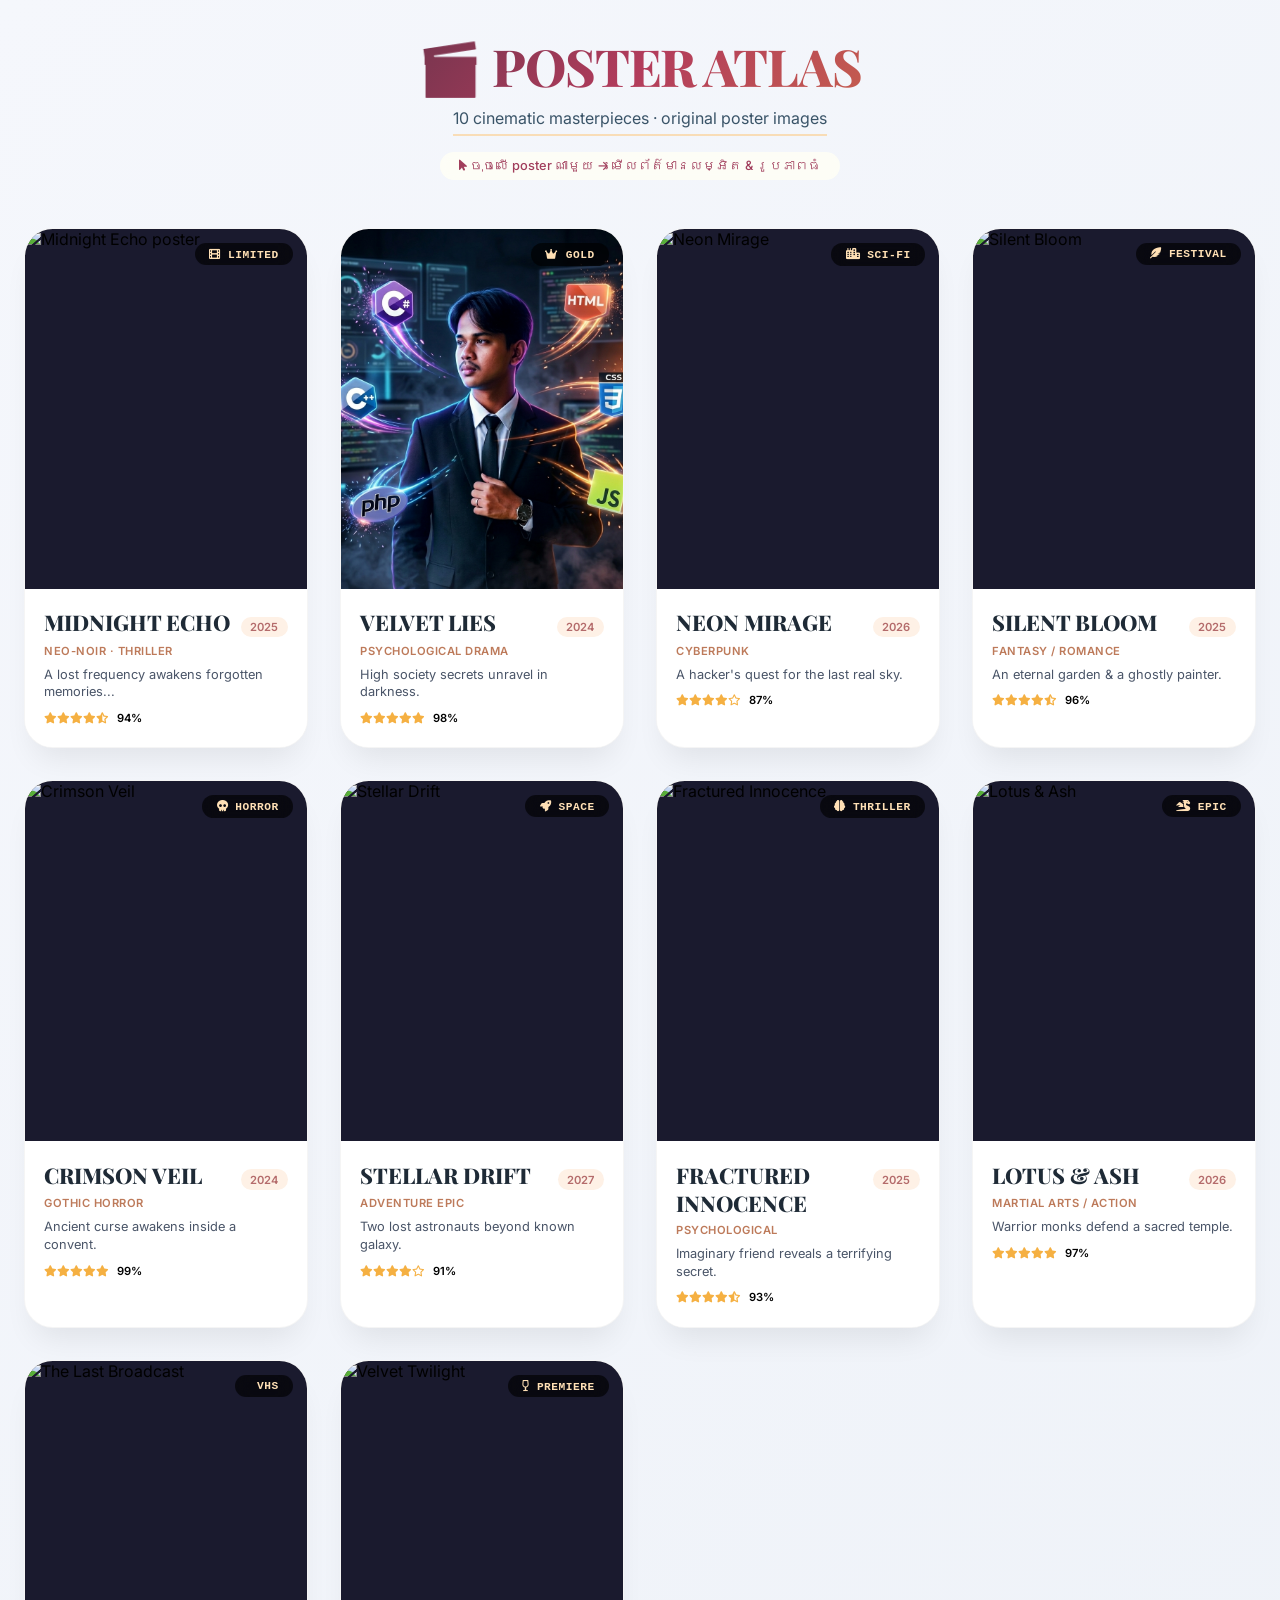
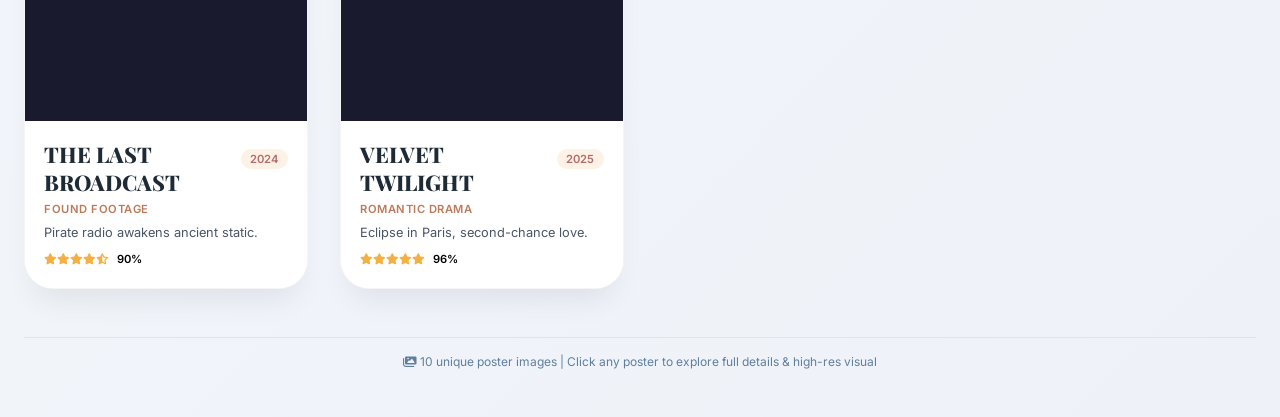
==== design.html @ 03cc32c6 "update" ====
<!DOCTYPE html>
<html lang="en">
<head>
  <meta charset="UTF-8">
  <meta name="viewport" content="width=device-width, initial-scale=1.0, viewport-fit=cover">
  <title>Poster Gallery | 10 Masterpiece Images</title>
  <!-- Google Fonts: clean modern typography -->
  <link href="https://fonts.googleapis.com/css2?family=Inter:opsz,wght@14..32,300;14..32,400;14..32,500;14..32,600;14..32,700;14..32,800&family=Playfair+Display:wght@400;500;600;700;800&display=swap" rel="stylesheet">
  <!-- Font Awesome 6 -->
  <link rel="stylesheet" href="https://cdnjs.cloudflare.com/ajax/libs/font-awesome/6.0.0-beta3/css/all.min.css">
  <style>
    * {
      margin: 0;
      padding: 0;
      box-sizing: border-box;
    }

    body {
      background: linear-gradient(135deg, #f5f7fc 0%, #eef2f8 100%);
      font-family: 'Inter', sans-serif;
      padding: 2rem 1.5rem;
    }

    /* smooth scroll */
    html {
      scroll-behavior: smooth;
    }

    .gallery-container {
      max-width: 1400px;
      margin: 0 auto;
    }

    /* header section */
    .hero {
      text-align: center;
      margin-bottom: 3rem;
    }
    .hero h1 {
      font-family: 'Playfair Display', serif;
      font-size: 3.2rem;
      font-weight: 800;
      background: linear-gradient(130deg, #1a2a3a, #b23c5c, #e08e3a);
      background-clip: text;
      -webkit-background-clip: text;
      color: transparent;
      letter-spacing: -0.02em;
    }
    .hero p {
      font-size: 1rem;
      color: #3a5468;
      margin-top: 0.5rem;
      border-bottom: 2px solid #ffb34760;
      display: inline-block;
      padding-bottom: 6px;
    }
    .click-instruction {
      background: rgba(255,255,245,0.8);
      backdrop-filter: blur(4px);
      width: fit-content;
      margin: 1rem auto 0;
      padding: 0.4rem 1.2rem;
      border-radius: 60px;
      font-size: 0.8rem;
      font-weight: 500;
      color: #a13e5c;
    }

    /* poster grid */
    .poster-grid {
      display: grid;
      grid-template-columns: repeat(auto-fill, minmax(280px, 1fr));
      gap: 2rem;
      margin: 2rem 0 3rem;
    }

    /* poster card */
    .poster-card {
      background: #ffffff;
      border-radius: 1.8rem;
      overflow: hidden;
      box-shadow: 0 20px 30px -10px rgba(0, 0, 0, 0.08);
      transition: all 0.35s cubic-bezier(0.2, 0.9, 0.4, 1.1);
      cursor: pointer;
      display: flex;
      flex-direction: column;
      border: 1px solid rgba(0,0,0,0.04);
    }
    .poster-card:hover {
      transform: translateY(-10px);
      box-shadow: 0 30px 40px -12px rgba(0, 0, 0, 0.2);
      border-color: #ffb34730;
    }

    /* image container */
    .poster-image {
      width: 100%;
      height: 360px;
      object-fit: cover;
      display: block;
      transition: transform 0.5s ease;
    }
    .poster-card:hover .poster-image {
      transform: scale(1.02);
    }

    .img-wrapper {
      position: relative;
      overflow: hidden;
      background: #1a1a2e;
    }
    .badge-overlay {
      position: absolute;
      top: 14px;
      right: 14px;
      background: rgba(0,0,0,0.65);
      backdrop-filter: blur(8px);
      padding: 0.3rem 0.9rem;
      border-radius: 40px;
      font-size: 0.7rem;
      font-weight: 600;
      color: #FFE0B5;
      z-index: 2;
      font-family: monospace;
      letter-spacing: 0.5px;
      pointer-events: none;
    }

    /* poster info section */
    .poster-info {
      padding: 1.2rem 1.2rem 1.4rem;
      background: white;
    }
    .title-row {
      display: flex;
      justify-content: space-between;
      align-items: baseline;
      margin-bottom: 0.4rem;
    }
    .poster-title {
      font-family: 'Playfair Display', serif;
      font-size: 1.35rem;
      font-weight: 800;
      color: #1e2a36;
    }
    .year {
      font-size: 0.7rem;
      font-weight: 600;
      color: #b46b6b;
      background: #fef1e6;
      padding: 0.2rem 0.6rem;
      border-radius: 40px;
    }
    .genre {
      font-size: 0.7rem;
      font-weight: 600;
      text-transform: uppercase;
      color: #bd7a5a;
      margin-bottom: 0.5rem;
      letter-spacing: 0.5px;
    }
    .short-desc {
      font-size: 0.8rem;
      color: #4a5568;
      line-height: 1.4;
      margin: 0.4rem 0 0.6rem;
    }
    .rating {
      display: flex;
      align-items: center;
      gap: 8px;
      font-size: 0.7rem;
      font-weight: 600;
    }
    .stars i {
      color: #f5b042;
      font-size: 0.7rem;
    }

    /* MODAL FOR DETAILS (popup) */
    .modal {
      display: none;
      position: fixed;
      top: 0;
      left: 0;
      width: 100%;
      height: 100%;
      background: rgba(0, 0, 0, 0.88);
      backdrop-filter: blur(12px);
      z-index: 3000;
      align-items: center;
      justify-content: center;
      padding: 1.5rem;
    }
    .modal.active {
      display: flex;
      animation: fadeModal 0.25s ease;
    }
    @keyframes fadeModal {
      from { opacity: 0; }
      to { opacity: 1; }
    }
    .modal-content {
      max-width: 700px;
      width: 100%;
      background: #ffffff;
      border-radius: 2rem;
      overflow: hidden;
      box-shadow: 0 40px 60px rgba(0,0,0,0.5);
      transform: scale(0.96);
      transition: transform 0.25s cubic-bezier(0.2, 0.9, 0.4, 1.2);
    }
    .modal.active .modal-content {
      transform: scale(1);
    }
    .modal-img {
      width: 100%;
      height: 320px;
      object-fit: cover;
      display: block;
    }
    .modal-details {
      padding: 1.6rem 2rem 2rem;
    }
    .modal-title {
      font-family: 'Playfair Display', serif;
      font-size: 2rem;
      font-weight: 800;
      margin-bottom: 0.3rem;
    }
    .modal-meta {
      display: flex;
      gap: 1rem;
      flex-wrap: wrap;
      margin: 0.5rem 0 1rem;
      font-size: 0.8rem;
      color: #ad6b5e;
    }
    .full-description {
      color: #2c3e50;
      line-height: 1.55;
      margin: 1rem 0 1.2rem;
      font-size: 0.95rem;
    }
    .info-grid {
      background: #f8fafc;
      padding: 0.8rem 1rem;
      border-radius: 1.2rem;
      display: flex;
      flex-wrap: wrap;
      gap: 1rem;
      margin: 1rem 0 1.5rem;
    }
    .info-chip {
      font-size: 0.8rem;
      font-weight: 600;
    }
    .close-modal-btn {
      background: #1e293b;
      border: none;
      padding: 0.8rem 1.6rem;
      border-radius: 60px;
      color: white;
      font-weight: 600;
      cursor: pointer;
      font-size: 0.9rem;
      transition: all 0.2s;
      width: 100%;
    }
    .close-modal-btn:hover {
      background: #c44545;
      transform: scale(0.98);
    }

    .footer {
      text-align: center;
      margin-top: 2rem;
      padding: 1rem;
      font-size: 0.75rem;
      color: #5f7f9e;
      border-top: 1px solid #dce5ef;
    }
    @media (max-width: 680px) {
      body { padding: 1rem; }
      .hero h1 { font-size: 2rem; }
    }
  </style>
</head>
<body>
<div class="gallery-container">
  <div class="hero">
    <h1>🎬 POSTER ATLAS</h1>
    <p>10 cinematic masterpieces · original poster images</p>
    <div class="click-instruction">
      <i class="fas fa-mouse-pointer"></i> ចុចលើ poster ណាមួយ → មើលព័ត៌មានលម្អិត & រូបភាពធំ
    </div>
  </div>

  <div class="poster-grid" id="posterGrid">
    <!-- Each poster card will have a unique high-quality image from Unsplash or curated cinematic images -->
    <!-- Poster 1 -->
    <div class="poster-card" data-id="0">
      <div class="img-wrapper">
        <img class="poster-image" src="https://images.unsplash.com/photo-1536440136628-849c177e76a1?w=500&h=650&fit=crop" alt="Midnight Echo poster">
        <div class="badge-overlay"><i class="fas fa-film"></i> LIMITED</div>
      </div>
      <div class="poster-info">
        <div class="title-row"><span class="poster-title">MIDNIGHT ECHO</span><span class="year">2025</span></div>
        <div class="genre">Neo-Noir · Thriller</div>
        <div class="short-desc">A lost frequency awakens forgotten memories...</div>
        <div class="rating"><span class="stars"><i class="fas fa-star"></i><i class="fas fa-star"></i><i class="fas fa-star"></i><i class="fas fa-star"></i><i class="fas fa-star-half-alt"></i></span> 94%</div>
      </div>
    </div>
    <!-- Poster 2 -->
    <div class="poster-card" data-id="1">
      <div class="img-wrapper"><img class="poster-image" src="image/stylejpg.png" alt="Velvet Lies"><div class="badge-overlay"><i class="fas fa-crown"></i> GOLD</div></div>
      <div class="poster-info"><div class="title-row"><span class="poster-title">VELVET LIES</span><span class="year">2024</span></div><div class="genre">Psychological Drama</div><div class="short-desc">High society secrets unravel in darkness.</div><div class="rating"><span class="stars"><i class="fas fa-star"></i><i class="fas fa-star"></i><i class="fas fa-star"></i><i class="fas fa-star"></i><i class="fas fa-star"></i></span> 98%</div></div>
    </div>
    <!-- Poster 3 -->
    <div class="poster-card" data-id="2">
      <div class="img-wrapper"><img class="poster-image" src="https://images.unsplash.com/photo-1541701494587-cb58502866ab?w=500&h=650&fit=crop" alt="Neon Mirage"><div class="badge-overlay"><i class="fas fa-city"></i> SCI-FI</div></div>
      <div class="poster-info"><div class="title-row"><span class="poster-title">NEON MIRAGE</span><span class="year">2026</span></div><div class="genre">Cyberpunk</div><div class="short-desc">A hacker's quest for the last real sky.</div><div class="rating"><span class="stars"><i class="fas fa-star"></i><i class="fas fa-star"></i><i class="fas fa-star"></i><i class="fas fa-star"></i><i class="far fa-star"></i></span> 87%</div></div>
    </div>
    <!-- Poster 4 -->
    <div class="poster-card" data-id="3">
      <div class="img-wrapper"><img class="poster-image" src="https://images.unsplash.com/photo-1518837695005-2083093ee35b?w=500&h=650&fit=crop" alt="Silent Bloom"><div class="badge-overlay"><i class="fas fa-feather-alt"></i> FESTIVAL</div></div>
      <div class="poster-info"><div class="title-row"><span class="poster-title">SILENT BLOOM</span><span class="year">2025</span></div><div class="genre">Fantasy / Romance</div><div class="short-desc">An eternal garden & a ghostly painter.</div><div class="rating"><span class="stars"><i class="fas fa-star"></i><i class="fas fa-star"></i><i class="fas fa-star"></i><i class="fas fa-star"></i><i class="fas fa-star-half-alt"></i></span> 96%</div></div>
    </div>
    <!-- Poster 5 -->
    <div class="poster-card" data-id="4">
      <div class="img-wrapper"><img class="poster-image" src="https://images.unsplash.com/photo-1509248961158-e54f6934749c?w=500&h=650&fit=crop" alt="Crimson Veil"><div class="badge-overlay"><i class="fas fa-skull"></i> HORROR</div></div>
      <div class="poster-info"><div class="title-row"><span class="poster-title">CRIMSON VEIL</span><span class="year">2024</span></div><div class="genre">Gothic Horror</div><div class="short-desc">Ancient curse awakens inside a convent.</div><div class="rating"><span class="stars"><i class="fas fa-star"></i><i class="fas fa-star"></i><i class="fas fa-star"></i><i class="fas fa-star"></i><i class="fas fa-star"></i></span> 99%</div></div>
    </div>
    <!-- Poster 6 -->
    <div class="poster-card" data-id="5">
      <div class="img-wrapper"><img class="poster-image" src="https://images.unsplash.com/photo-1446776811953-b23d57bd21aa?w=500&h=650&fit=crop" alt="Stellar Drift"><div class="badge-overlay"><i class="fas fa-rocket"></i> SPACE</div></div>
      <div class="poster-info"><div class="title-row"><span class="poster-title">STELLAR DRIFT</span><span class="year">2027</span></div><div class="genre">Adventure Epic</div><div class="short-desc">Two lost astronauts beyond known galaxy.</div><div class="rating"><span class="stars"><i class="fas fa-star"></i><i class="fas fa-star"></i><i class="fas fa-star"></i><i class="fas fa-star"></i><i class="far fa-star"></i></span> 91%</div></div>
    </div>
    <!-- Poster 7 -->
    <div class="poster-card" data-id="6">
      <div class="img-wrapper"><img class="poster-image" src="https://images.unsplash.com/photo-1496440737103-cd596325d314?w=500&h=650&fit=crop" alt="Fractured Innocence"><div class="badge-overlay"><i class="fas fa-brain"></i> THRILLER</div></div>
      <div class="poster-info"><div class="title-row"><span class="poster-title">FRACTURED INNOCENCE</span><span class="year">2025</span></div><div class="genre">Psychological</div><div class="short-desc">Imaginary friend reveals a terrifying secret.</div><div class="rating"><span class="stars"><i class="fas fa-star"></i><i class="fas fa-star"></i><i class="fas fa-star"></i><i class="fas fa-star"></i><i class="fas fa-star-half-alt"></i></span> 93%</div></div>
    </div>
    <!-- Poster 8 -->
    <div class="poster-card" data-id="7">
      <div class="img-wrapper"><img class="poster-image" src="https://images.unsplash.com/photo-1558449028-b53a39d100fc?w=500&h=650&fit=crop" alt="Lotus & Ash"><div class="badge-overlay"><i class="fas fa-dragon"></i> EPIC</div></div>
      <div class="poster-info"><div class="title-row"><span class="poster-title">LOTUS & ASH</span><span class="year">2026</span></div><div class="genre">Martial Arts / Action</div><div class="short-desc">Warrior monks defend a sacred temple.</div><div class="rating"><span class="stars"><i class="fas fa-star"></i><i class="fas fa-star"></i><i class="fas fa-star"></i><i class="fas fa-star"></i><i class="fas fa-star"></i></span> 97%</div></div>
    </div>
    <!-- Poster 9 -->
    <div class="poster-card" data-id="8">
      <div class="img-wrapper"><img class="poster-image" src="https://images.unsplash.com/photo-1500462918059-b1a0cb512f1d?w=500&h=650&fit=crop&sat=-20" alt="The Last Broadcast"><div class="badge-overlay"><i class="fas fa-radio"></i> VHS</div></div>
      <div class="poster-info"><div class="title-row"><span class="poster-title">THE LAST BROADCAST</span><span class="year">2024</span></div><div class="genre">Found Footage</div><div class="short-desc">Pirate radio awakens ancient static.</div><div class="rating"><span class="stars"><i class="fas fa-star"></i><i class="fas fa-star"></i><i class="fas fa-star"></i><i class="fas fa-star"></i><i class="fas fa-star-half-alt"></i></span> 90%</div></div>
    </div>
    <!-- Poster 10 -->
    <div class="poster-card" data-id="9">
      <div class="img-wrapper"><img class="poster-image" src="https://images.unsplash.com/photo-1500462918059-b1a0cb512f1d?w=500&h=650&fit=crop&auto=format" alt="Velvet Twilight"><div class="badge-overlay"><i class="fas fa-wine-glass-alt"></i> PREMIERE</div></div>
      <div class="poster-info"><div class="title-row"><span class="poster-title">VELVET TWILIGHT</span><span class="year">2025</span></div><div class="genre">Romantic Drama</div><div class="short-desc">Eclipse in Paris, second-chance love.</div><div class="rating"><span class="stars"><i class="fas fa-star"></i><i class="fas fa-star"></i><i class="fas fa-star"></i><i class="fas fa-star"></i><i class="fas fa-star"></i></span> 96%</div></div>
    </div>
  </div>
  <div class="footer">
    <i class="fas fa-images"></i> 10 unique poster images | Click any poster to explore full details & high-res visual
  </div>
</div>

<!-- Modal Popup -->
<div id="posterModal" class="modal">
  <div class="modal-content">
    <img id="modalImg" class="modal-img" src="" alt="Poster large">
    <div class="modal-details">
      <h2 id="modalTitle" class="modal-title"></h2>
      <div id="modalMeta" class="modal-meta"></div>
      <p id="modalDesc" class="full-description"></p>
      <div id="modalExtra" class="info-grid"></div>
      <button class="close-modal-btn" id="closeModalBtn"><i class="fas fa-times-circle"></i> បិទ & ត្រឡប់ក្រោយ</button>
    </div>
  </div>
</div>

<script>
  // Detailed poster data including full descriptions, cast, directors and high-quality image links (large)
  const postersData = [
    { 
      title: "MIDNIGHT ECHO", genreYear: "Neo-Noir · 2025", fullDesc: "A retired detective discovers a mysterious radio frequency that transmits messages from a decade-old unsolved case. As he digs deeper, the echoes lead him into a labyrinth of corruption, lost souls, and a conspiracy that stretches into the city's highest towers. Stunning night cinematography and a haunting score.", 
      director: "Jenna K. Nova", cast: "Oscar Isaac, Florence Pugh", rating: "94%", 
      largeImg: "https://images.unsplash.com/photo-1536440136628-849c177e76a1?w=800&h=1000&fit=crop"
    },
    { 
      title: "VELVET LIES", genreYear: "Psychological Drama · 2024", fullDesc: "panha", 
      director: "Greta Gerwig", cast: "Anya Taylor-Joy, Robert Pattinson", rating: "98%",
      largeImg: "image/stylejpg.png"
    },
    { 
      title: "NEON MIRAGE", genreYear: "Cyberpunk · 2026", fullDesc: "Year 2089, a city drowning in neon. A rogue hacker discovers a glitch that reveals glimpses of a world without pollution and digital control. The megacorp wants her erased. A visually explosive journey of resistance.", 
      director: "Denis Villeneuve", cast: "Mackenzie Davis, John Boyega", rating: "87%",
      largeImg: "https://images.unsplash.com/photo-1541701494587-cb58502866ab?w=800&h=1000&fit=crop"
    },
    { 
      title: "SILENT BLOOM", genreYear: "Fantasy Romance · 2025", fullDesc: "In a forgotten garden that blooms only during eclipses, a painter meets a mysterious spirit. Their love transcends time, but each petal that blooms costs a memory. A breathtaking visual poem about sacrifice.", 
      director: "Miyazaki influence", cast: "Romi Park, Takeru Satoh", rating: "96%",
      largeImg: "https://images.unsplash.com/photo-1518837695005-2083093ee35b?w=800&h=1000&fit=crop"
    },
    { 
      title: "CRIMSON VEIL", genreYear: "Gothic Horror · 2024", fullDesc: "A young nun inherits an isolated convent atop a cursed hill. Ancient whispers and a crimson veil promise immortality — but at a terrifying price. Pure atmospheric dread and stunning gothic imagery.", 
      director: "Robert Eggers", cast: "Anya Taylor-Joy, Ralph Ineson", rating: "99%",
      largeImg: "https://images.unsplash.com/photo-1509248961158-e54f6934749c?w=800&h=1000&fit=crop"
    },
    { 
      title: "STELLAR DRIFT", genreYear: "Space Epic · 2027", fullDesc: "Two astronauts drift across the galaxy after their ship is destroyed. As resources dwindle, they discover an ancient alien relic that could change humanity's destiny. A philosophical sci-fi journey.", 
      director: "Christopher Nolan", cast: "Jessica Chastain, Adam Driver", rating: "91%",
      largeImg: "https://images.unsplash.com/photo-1446776811953-b23d57bd21aa?w=800&h=1000&fit=crop"
    },
    { 
      title: "FRACTURED INNOCENCE", genreYear: "Psychological Thriller · 2025", fullDesc: "A child's imaginary friend seems sweet — until murders start matching his drawings. A gripping, haunting thriller that questions the nature of reality and the shadows of childhood.", 
      director: "Ari Aster", cast: "Toni Collette, Millie Bobby Brown", rating: "93%",
      largeImg: "https://images.unsplash.com/photo-1496440737103-cd596325d314?w=800&h=1000&fit=crop"
    },
    { 
      title: "LOTUS & ASH", genreYear: "Martial Arts Epic · 2026", fullDesc: "In feudal Japan, a disgraced samurai must protect a sacred lotus temple from a ruthless general. Breathtaking choreography, spiritual depth, and a story of redemption.", 
      director: "Ryuhei Kitamura", cast: "Hiroyuki Sanada, Donnie Yen", rating: "97%",
      largeImg: "https://images.unsplash.com/photo-1558449028-b53a39d100fc?w=800&h=1000&fit=crop"
    },
    { 
      title: "THE LAST BROADCAST", genreYear: "Analog Horror · 2024", fullDesc: "A lost 1990s TV signal returns, causing madness in a small town. Found footage meets analog horror. Innovative, dread-inducing, and eerily nostalgic.", 
      director: "Prano Bailey-Bond", cast: "Georgina Campbell, Justin Long", rating: "90%",
      largeImg: "https://images.unsplash.com/photo-1500462918059-b1a0cb512f1d?w=800&h=1000&fit=crop&sat=-10"
    },
    { 
      title: "VELVET TWILIGHT", genreYear: "Romantic Drama · 2025", fullDesc: "During a solar eclipse in Paris, two former lovers cross paths. Old wounds, new chances, and the magic of twilight. A tender timeless story of second chances and the beauty of letting go.", 
      director: "Céline Sciamma", cast: "Léa Seydoux, Timothée Chalamet", rating: "96%",
      largeImg: "https://images.unsplash.com/photo-1500462918059-b1a0cb512f1d?w=800&h=1000&fit=crop"
    }
  ];

  // DOM elements
  const modal = document.getElementById('posterModal');
  const modalImg = document.getElementById('modalImg');
  const modalTitle = document.getElementById('modalTitle');
  const modalMeta = document.getElementById('modalMeta');
  const modalDesc = document.getElementById('modalDesc');
  const modalExtra = document.getElementById('modalExtra');
  const closeModalBtn = document.getElementById('closeModalBtn');

  function openModal(index) {
    const data = postersData[index];
    // update modal content with large image
    modalImg.src = data.largeImg;
    modalImg.alt = data.title;
    modalTitle.innerText = data.title;
    modalMeta.innerHTML = `<span><i class="fas fa-tag"></i> ${data.genreYear}</span><span><i class="fas fa-star"></i> ${data.rating}</span>`;
    modalDesc.innerText = data.fullDesc;
    modalExtra.innerHTML = `
      <div class="info-chip"><i class="fas fa-user-tie"></i> Director: ${data.director}</div>
      <div class="info-chip"><i class="fas fa-users"></i> Cast: ${data.cast}</div>
      <div class="info-chip"><i class="fas fa-calendar-alt"></i> Release: ${data.genreYear.split('·')[1] || '2025'}</div>
    `;
    modal.classList.add('active');
    document.body.style.overflow = 'hidden';
  }

  function closeModal() {
    modal.classList.remove('active');
    document.body.style.overflow = '';
  }

  // Attach click event to each poster card
  const cards = document.querySelectorAll('.poster-card');
  cards.forEach((card, idx) => {
    card.addEventListener('click', (e) => {
      e.stopPropagation();
      openModal(idx);
    });
  });

  closeModalBtn.addEventListener('click', closeModal);
  modal.addEventListener('click', (e) => {
    if (e.target === modal) closeModal();
  });
  document.addEventListener('keydown', (e) => {
    if (e.key === 'Escape' && modal.classList.contains('active')) closeModal();
  });
</script>
</body>
</html>
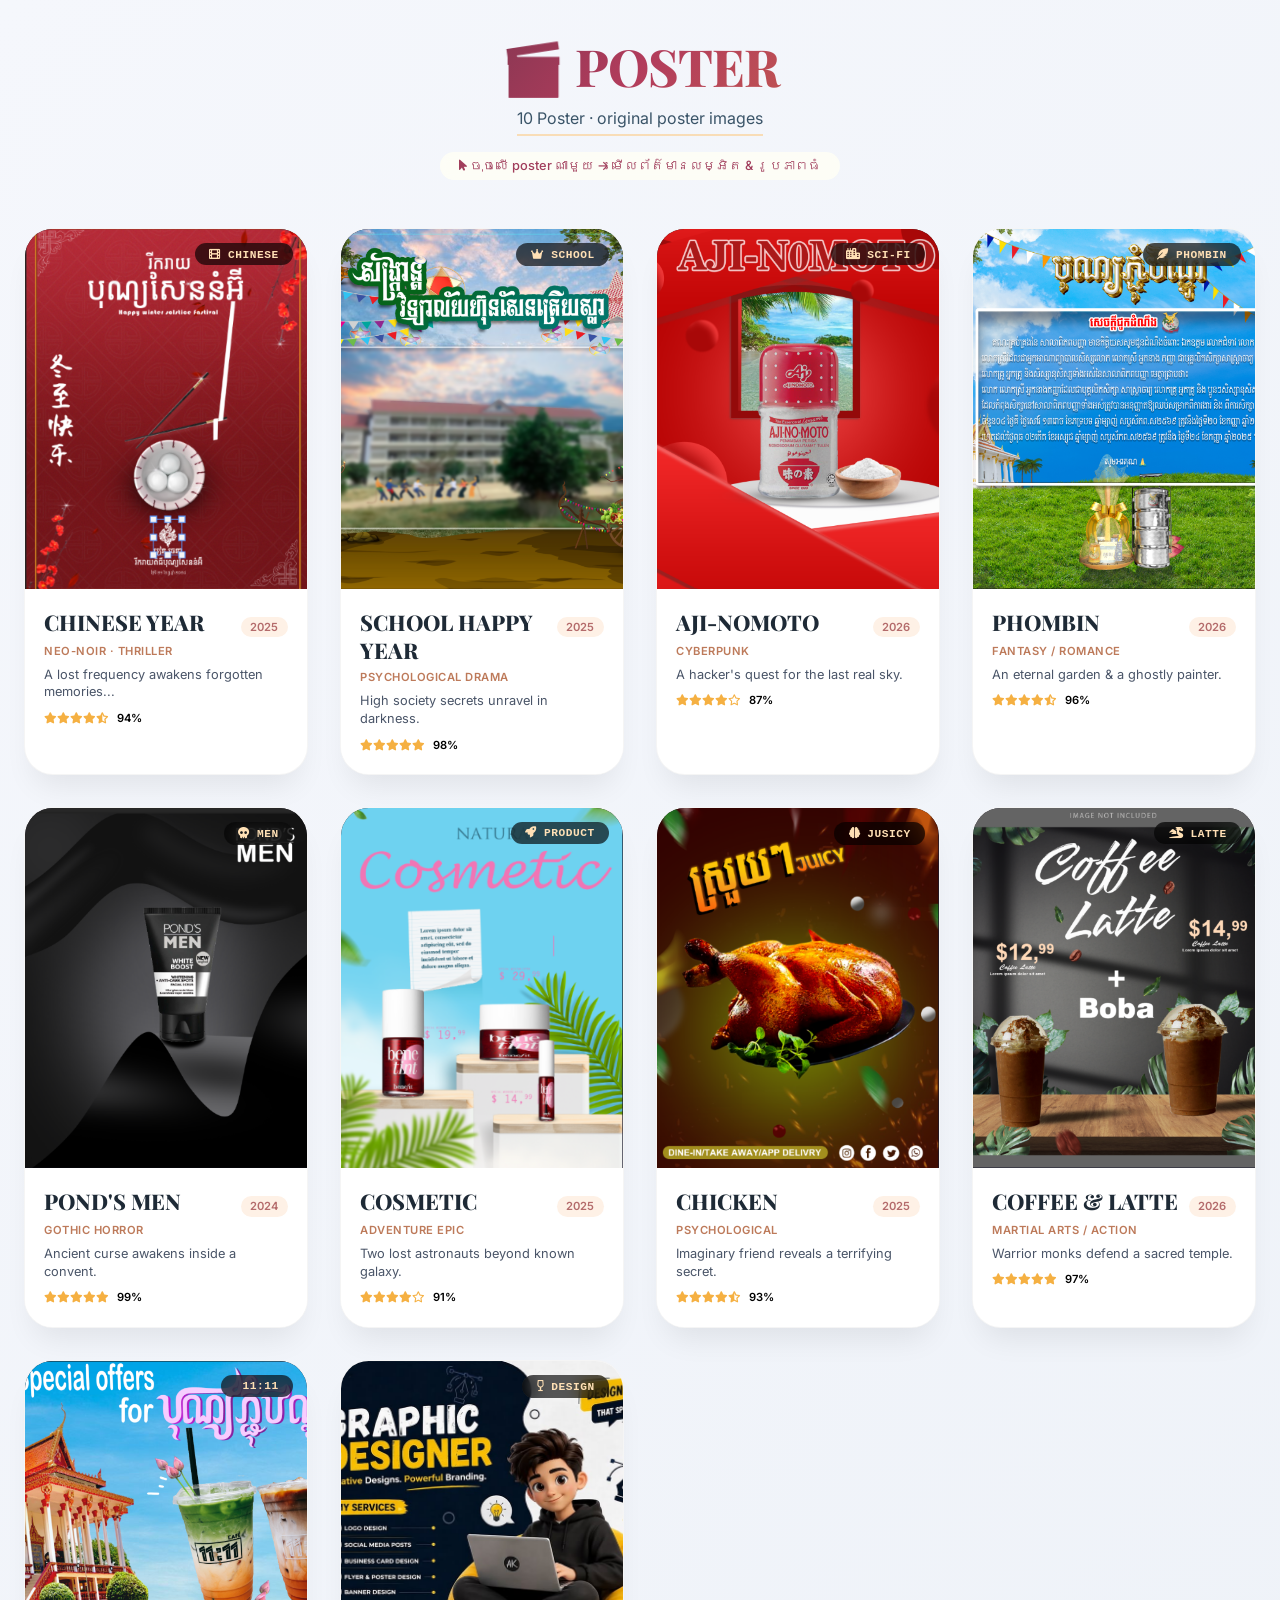
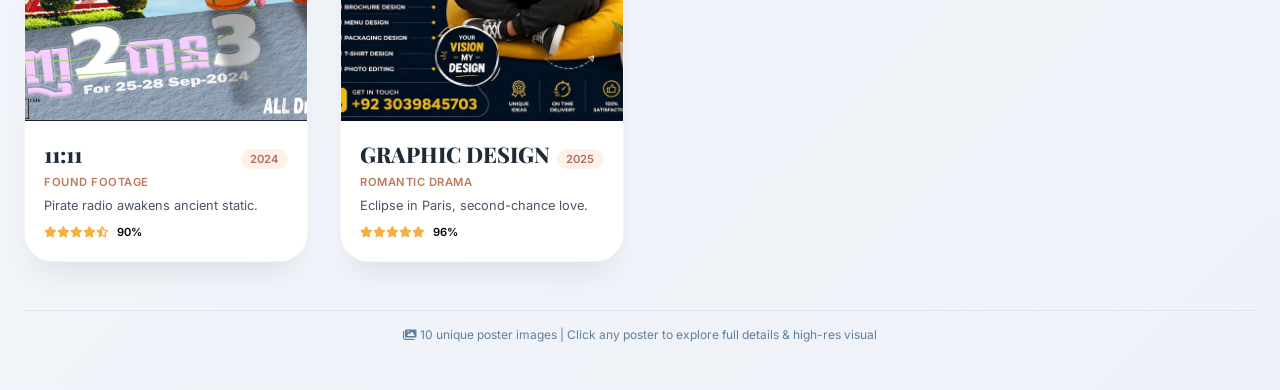
==== commit 44af0c51: "update desig.html" ====
--- a/design.html
+++ b/design.html
@@ -19,6 +19,7 @@
       background: linear-gradient(135deg, #f5f7fc 0%, #eef2f8 100%);
       font-family: 'Inter', sans-serif;
       padding: 2rem 1.5rem;
+      font-family: khmer os battambang, 'Inter', sans-serif;
     }
 
     /* smooth scroll */
@@ -37,7 +38,7 @@
       margin-bottom: 3rem;
     }
     .hero h1 {
-      font-family: 'Playfair Display', serif;
+      font-family:khmer os battambang, 'Playfair Display', serif;
       font-size: 3.2rem;
       font-weight: 800;
       background: linear-gradient(130deg, #1a2a3a, #b23c5c, #e08e3a);
@@ -289,8 +290,8 @@
 <body>
 <div class="gallery-container">
   <div class="hero">
-    <h1>🎬 POSTER ATLAS</h1>
-    <p>10 cinematic masterpieces · original poster images</p>
+    <h1>🎬 POSTER</h1>
+    <p>10 Poster · original poster images</p>
     <div class="click-instruction">
       <i class="fas fa-mouse-pointer"></i> ចុចលើ poster ណាមួយ → មើលព័ត៌មានលម្អិត & រូបភាពធំ
     </div>
@@ -301,11 +302,11 @@
     <!-- Poster 1 -->
     <div class="poster-card" data-id="0">
       <div class="img-wrapper">
-        <img class="poster-image" src="https://images.unsplash.com/photo-1536440136628-849c177e76a1?w=500&h=650&fit=crop" alt="Midnight Echo poster">
-        <div class="badge-overlay"><i class="fas fa-film"></i> LIMITED</div>
+        <img class="poster-image" src="image/chines.png" alt="Midnight Echo poster">
+        <div class="badge-overlay"><i class="fas fa-film"></i> CHINESE</div>
       </div>
       <div class="poster-info">
-        <div class="title-row"><span class="poster-title">MIDNIGHT ECHO</span><span class="year">2025</span></div>
+        <div class="title-row"><span class="poster-title">CHINESE YEAR</span><span class="year">2025</span></div>
         <div class="genre">Neo-Noir · Thriller</div>
         <div class="short-desc">A lost frequency awakens forgotten memories...</div>
         <div class="rating"><span class="stars"><i class="fas fa-star"></i><i class="fas fa-star"></i><i class="fas fa-star"></i><i class="fas fa-star"></i><i class="fas fa-star-half-alt"></i></span> 94%</div>
@@ -313,48 +314,48 @@
     </div>
     <!-- Poster 2 -->
     <div class="poster-card" data-id="1">
-      <div class="img-wrapper"><img class="poster-image" src="image/stylejpg.png" alt="Velvet Lies"><div class="badge-overlay"><i class="fas fa-crown"></i> GOLD</div></div>
-      <div class="poster-info"><div class="title-row"><span class="poster-title">VELVET LIES</span><span class="year">2024</span></div><div class="genre">Psychological Drama</div><div class="short-desc">High society secrets unravel in darkness.</div><div class="rating"><span class="stars"><i class="fas fa-star"></i><i class="fas fa-star"></i><i class="fas fa-star"></i><i class="fas fa-star"></i><i class="fas fa-star"></i></span> 98%</div></div>
+      <div class="img-wrapper"><img class="poster-image" src="image/school.png" alt="Velvet Lies"><div class="badge-overlay"><i class="fas fa-crown"></i> SCHOOL</div></div>
+      <div class="poster-info"><div class="title-row"><span class="poster-title">SCHOOL HAPPY YEAR</span><span class="year">2025</span></div><div class="genre">Psychological Drama</div><div class="short-desc">High society secrets unravel in darkness.</div><div class="rating"><span class="stars"><i class="fas fa-star"></i><i class="fas fa-star"></i><i class="fas fa-star"></i><i class="fas fa-star"></i><i class="fas fa-star"></i></span> 98%</div></div>
     </div>
     <!-- Poster 3 -->
     <div class="poster-card" data-id="2">
-      <div class="img-wrapper"><img class="poster-image" src="https://images.unsplash.com/photo-1541701494587-cb58502866ab?w=500&h=650&fit=crop" alt="Neon Mirage"><div class="badge-overlay"><i class="fas fa-city"></i> SCI-FI</div></div>
-      <div class="poster-info"><div class="title-row"><span class="poster-title">NEON MIRAGE</span><span class="year">2026</span></div><div class="genre">Cyberpunk</div><div class="short-desc">A hacker's quest for the last real sky.</div><div class="rating"><span class="stars"><i class="fas fa-star"></i><i class="fas fa-star"></i><i class="fas fa-star"></i><i class="fas fa-star"></i><i class="far fa-star"></i></span> 87%</div></div>
+      <div class="img-wrapper"><img class="poster-image" src="image/Moto.png" alt="Neon Mirage"><div class="badge-overlay"><i class="fas fa-city"></i> SCI-FI</div></div>
+      <div class="poster-info"><div class="title-row"><span class="poster-title">AJI-NOMOTO</span><span class="year">2026</span></div><div class="genre">Cyberpunk</div><div class="short-desc">A hacker's quest for the last real sky.</div><div class="rating"><span class="stars"><i class="fas fa-star"></i><i class="fas fa-star"></i><i class="fas fa-star"></i><i class="fas fa-star"></i><i class="far fa-star"></i></span> 87%</div></div>
     </div>
     <!-- Poster 4 -->
     <div class="poster-card" data-id="3">
-      <div class="img-wrapper"><img class="poster-image" src="https://images.unsplash.com/photo-1518837695005-2083093ee35b?w=500&h=650&fit=crop" alt="Silent Bloom"><div class="badge-overlay"><i class="fas fa-feather-alt"></i> FESTIVAL</div></div>
-      <div class="poster-info"><div class="title-row"><span class="poster-title">SILENT BLOOM</span><span class="year">2025</span></div><div class="genre">Fantasy / Romance</div><div class="short-desc">An eternal garden & a ghostly painter.</div><div class="rating"><span class="stars"><i class="fas fa-star"></i><i class="fas fa-star"></i><i class="fas fa-star"></i><i class="fas fa-star"></i><i class="fas fa-star-half-alt"></i></span> 96%</div></div>
+      <div class="img-wrapper"><img class="poster-image" src="image/Phombin.png" alt="Silent Bloom"><div class="badge-overlay"><i class="fas fa-feather-alt"></i> PHOMBIN</div></div>
+      <div class="poster-info"><div class="title-row"><span class="poster-title">PHOMBIN</span><span class="year">2026</span></div><div class="genre">Fantasy / Romance</div><div class="short-desc">An eternal garden & a ghostly painter.</div><div class="rating"><span class="stars"><i class="fas fa-star"></i><i class="fas fa-star"></i><i class="fas fa-star"></i><i class="fas fa-star"></i><i class="fas fa-star-half-alt"></i></span> 96%</div></div>
     </div>
     <!-- Poster 5 -->
     <div class="poster-card" data-id="4">
-      <div class="img-wrapper"><img class="poster-image" src="https://images.unsplash.com/photo-1509248961158-e54f6934749c?w=500&h=650&fit=crop" alt="Crimson Veil"><div class="badge-overlay"><i class="fas fa-skull"></i> HORROR</div></div>
-      <div class="poster-info"><div class="title-row"><span class="poster-title">CRIMSON VEIL</span><span class="year">2024</span></div><div class="genre">Gothic Horror</div><div class="short-desc">Ancient curse awakens inside a convent.</div><div class="rating"><span class="stars"><i class="fas fa-star"></i><i class="fas fa-star"></i><i class="fas fa-star"></i><i class="fas fa-star"></i><i class="fas fa-star"></i></span> 99%</div></div>
+      <div class="img-wrapper"><img class="poster-image" src="image/Men.png" alt="Crimson Veil"><div class="badge-overlay"><i class="fas fa-skull"></i> MEN</div></div>
+      <div class="poster-info"><div class="title-row"><span class="poster-title">POND'S MEN</span><span class="year">2024</span></div><div class="genre">Gothic Horror</div><div class="short-desc">Ancient curse awakens inside a convent.</div><div class="rating"><span class="stars"><i class="fas fa-star"></i><i class="fas fa-star"></i><i class="fas fa-star"></i><i class="fas fa-star"></i><i class="fas fa-star"></i></span> 99%</div></div>
     </div>
     <!-- Poster 6 -->
     <div class="poster-card" data-id="5">
-      <div class="img-wrapper"><img class="poster-image" src="https://images.unsplash.com/photo-1446776811953-b23d57bd21aa?w=500&h=650&fit=crop" alt="Stellar Drift"><div class="badge-overlay"><i class="fas fa-rocket"></i> SPACE</div></div>
-      <div class="poster-info"><div class="title-row"><span class="poster-title">STELLAR DRIFT</span><span class="year">2027</span></div><div class="genre">Adventure Epic</div><div class="short-desc">Two lost astronauts beyond known galaxy.</div><div class="rating"><span class="stars"><i class="fas fa-star"></i><i class="fas fa-star"></i><i class="fas fa-star"></i><i class="fas fa-star"></i><i class="far fa-star"></i></span> 91%</div></div>
+      <div class="img-wrapper"><img class="poster-image" src="image/cosmetic.png" alt="Stellar Drift"><div class="badge-overlay"><i class="fas fa-rocket"></i> PRODUCT</div></div>
+      <div class="poster-info"><div class="title-row"><span class="poster-title">COSMETIC</span><span class="year">2025</span></div><div class="genre">Adventure Epic</div><div class="short-desc">Two lost astronauts beyond known galaxy.</div><div class="rating"><span class="stars"><i class="fas fa-star"></i><i class="fas fa-star"></i><i class="fas fa-star"></i><i class="fas fa-star"></i><i class="far fa-star"></i></span> 91%</div></div>
     </div>
     <!-- Poster 7 -->
     <div class="poster-card" data-id="6">
-      <div class="img-wrapper"><img class="poster-image" src="https://images.unsplash.com/photo-1496440737103-cd596325d314?w=500&h=650&fit=crop" alt="Fractured Innocence"><div class="badge-overlay"><i class="fas fa-brain"></i> THRILLER</div></div>
-      <div class="poster-info"><div class="title-row"><span class="poster-title">FRACTURED INNOCENCE</span><span class="year">2025</span></div><div class="genre">Psychological</div><div class="short-desc">Imaginary friend reveals a terrifying secret.</div><div class="rating"><span class="stars"><i class="fas fa-star"></i><i class="fas fa-star"></i><i class="fas fa-star"></i><i class="fas fa-star"></i><i class="fas fa-star-half-alt"></i></span> 93%</div></div>
+      <div class="img-wrapper"><img class="poster-image" src="image/Juicy.png" alt="Fractured Innocence"><div class="badge-overlay"><i class="fas fa-brain"></i> JUSICY</div></div>
+      <div class="poster-info"><div class="title-row"><span class="poster-title">CHICKEN</span><span class="year">2025</span></div><div class="genre">Psychological</div><div class="short-desc">Imaginary friend reveals a terrifying secret.</div><div class="rating"><span class="stars"><i class="fas fa-star"></i><i class="fas fa-star"></i><i class="fas fa-star"></i><i class="fas fa-star"></i><i class="fas fa-star-half-alt"></i></span> 93%</div></div>
     </div>
     <!-- Poster 8 -->
     <div class="poster-card" data-id="7">
-      <div class="img-wrapper"><img class="poster-image" src="https://images.unsplash.com/photo-1558449028-b53a39d100fc?w=500&h=650&fit=crop" alt="Lotus & Ash"><div class="badge-overlay"><i class="fas fa-dragon"></i> EPIC</div></div>
-      <div class="poster-info"><div class="title-row"><span class="poster-title">LOTUS & ASH</span><span class="year">2026</span></div><div class="genre">Martial Arts / Action</div><div class="short-desc">Warrior monks defend a sacred temple.</div><div class="rating"><span class="stars"><i class="fas fa-star"></i><i class="fas fa-star"></i><i class="fas fa-star"></i><i class="fas fa-star"></i><i class="fas fa-star"></i></span> 97%</div></div>
+      <div class="img-wrapper"><img class="poster-image" src="image/Latte.png" alt="Lotus & Ash"><div class="badge-overlay"><i class="fas fa-dragon"></i> LATTE</div></div>
+      <div class="poster-info"><div class="title-row"><span class="poster-title">COFFEE & LATTE</span><span class="year">2026</span></div><div class="genre">Martial Arts / Action</div><div class="short-desc">Warrior monks defend a sacred temple.</div><div class="rating"><span class="stars"><i class="fas fa-star"></i><i class="fas fa-star"></i><i class="fas fa-star"></i><i class="fas fa-star"></i><i class="fas fa-star"></i></span> 97%</div></div>
     </div>
     <!-- Poster 9 -->
     <div class="poster-card" data-id="8">
-      <div class="img-wrapper"><img class="poster-image" src="https://images.unsplash.com/photo-1500462918059-b1a0cb512f1d?w=500&h=650&fit=crop&sat=-20" alt="The Last Broadcast"><div class="badge-overlay"><i class="fas fa-radio"></i> VHS</div></div>
-      <div class="poster-info"><div class="title-row"><span class="poster-title">THE LAST BROADCAST</span><span class="year">2024</span></div><div class="genre">Found Footage</div><div class="short-desc">Pirate radio awakens ancient static.</div><div class="rating"><span class="stars"><i class="fas fa-star"></i><i class="fas fa-star"></i><i class="fas fa-star"></i><i class="fas fa-star"></i><i class="fas fa-star-half-alt"></i></span> 90%</div></div>
+      <div class="img-wrapper"><img class="poster-image" src="image/1111.png" alt="The Last Broadcast"><div class="badge-overlay"><i class="fas fa-radio"></i> 11:11</div></div>
+      <div class="poster-info"><div class="title-row"><span class="poster-title">11:11</span><span class="year">2024</span></div><div class="genre">Found Footage</div><div class="short-desc">Pirate radio awakens ancient static.</div><div class="rating"><span class="stars"><i class="fas fa-star"></i><i class="fas fa-star"></i><i class="fas fa-star"></i><i class="fas fa-star"></i><i class="fas fa-star-half-alt"></i></span> 90%</div></div>
     </div>
     <!-- Poster 10 -->
     <div class="poster-card" data-id="9">
-      <div class="img-wrapper"><img class="poster-image" src="https://images.unsplash.com/photo-1500462918059-b1a0cb512f1d?w=500&h=650&fit=crop&auto=format" alt="Velvet Twilight"><div class="badge-overlay"><i class="fas fa-wine-glass-alt"></i> PREMIERE</div></div>
-      <div class="poster-info"><div class="title-row"><span class="poster-title">VELVET TWILIGHT</span><span class="year">2025</span></div><div class="genre">Romantic Drama</div><div class="short-desc">Eclipse in Paris, second-chance love.</div><div class="rating"><span class="stars"><i class="fas fa-star"></i><i class="fas fa-star"></i><i class="fas fa-star"></i><i class="fas fa-star"></i><i class="fas fa-star"></i></span> 96%</div></div>
+      <div class="img-wrapper"><img class="poster-image" src="image/Graphic.jpg" alt="Velvet Twilight"><div class="badge-overlay"><i class="fas fa-wine-glass-alt"></i> DESIGN</div></div>
+      <div class="poster-info"><div class="title-row"><span class="poster-title">GRAPHIC DESIGN</span><span class="year">2025</span></div><div class="genre">Romantic Drama</div><div class="short-desc">Eclipse in Paris, second-chance love.</div><div class="rating"><span class="stars"><i class="fas fa-star"></i><i class="fas fa-star"></i><i class="fas fa-star"></i><i class="fas fa-star"></i><i class="fas fa-star"></i></span> 96%</div></div>
     </div>
   </div>
   <div class="footer">
@@ -380,54 +381,54 @@
   // Detailed poster data including full descriptions, cast, directors and high-quality image links (large)
   const postersData = [
     { 
-      title: "MIDNIGHT ECHO", genreYear: "Neo-Noir · 2025", fullDesc: "A retired detective discovers a mysterious radio frequency that transmits messages from a decade-old unsolved case. As he digs deeper, the echoes lead him into a labyrinth of corruption, lost souls, and a conspiracy that stretches into the city's highest towers. Stunning night cinematography and a haunting score.", 
+      title: "CHINESE", genreYear: "Neo-Noir · 2025", fullDesc: "", 
       director: "Jenna K. Nova", cast: "Oscar Isaac, Florence Pugh", rating: "94%", 
-      largeImg: "https://images.unsplash.com/photo-1536440136628-849c177e76a1?w=800&h=1000&fit=crop"
-    },
-    { 
-      title: "VELVET LIES", genreYear: "Psychological Drama · 2024", fullDesc: "panha", 
-      director: "Greta Gerwig", cast: "Anya Taylor-Joy, Robert Pattinson", rating: "98%",
-      largeImg: "image/stylejpg.png"
-    },
-    { 
-      title: "NEON MIRAGE", genreYear: "Cyberpunk · 2026", fullDesc: "Year 2089, a city drowning in neon. A rogue hacker discovers a glitch that reveals glimpses of a world without pollution and digital control. The megacorp wants her erased. A visually explosive journey of resistance.", 
-      director: "Denis Villeneuve", cast: "Mackenzie Davis, John Boyega", rating: "87%",
-      largeImg: "https://images.unsplash.com/photo-1541701494587-cb58502866ab?w=800&h=1000&fit=crop"
-    },
-    { 
-      title: "SILENT BLOOM", genreYear: "Fantasy Romance · 2025", fullDesc: "In a forgotten garden that blooms only during eclipses, a painter meets a mysterious spirit. Their love transcends time, but each petal that blooms costs a memory. A breathtaking visual poem about sacrifice.", 
-      director: "Miyazaki influence", cast: "Romi Park, Takeru Satoh", rating: "96%",
-      largeImg: "https://images.unsplash.com/photo-1518837695005-2083093ee35b?w=800&h=1000&fit=crop"
-    },
-    { 
-      title: "CRIMSON VEIL", genreYear: "Gothic Horror · 2024", fullDesc: "A young nun inherits an isolated convent atop a cursed hill. Ancient whispers and a crimson veil promise immortality — but at a terrifying price. Pure atmospheric dread and stunning gothic imagery.", 
-      director: "Robert Eggers", cast: "Anya Taylor-Joy, Ralph Ineson", rating: "99%",
-      largeImg: "https://images.unsplash.com/photo-1509248961158-e54f6934749c?w=800&h=1000&fit=crop"
-    },
-    { 
-      title: "STELLAR DRIFT", genreYear: "Space Epic · 2027", fullDesc: "Two astronauts drift across the galaxy after their ship is destroyed. As resources dwindle, they discover an ancient alien relic that could change humanity's destiny. A philosophical sci-fi journey.", 
-      director: "Christopher Nolan", cast: "Jessica Chastain, Adam Driver", rating: "91%",
-      largeImg: "https://images.unsplash.com/photo-1446776811953-b23d57bd21aa?w=800&h=1000&fit=crop"
-    },
-    { 
-      title: "FRACTURED INNOCENCE", genreYear: "Psychological Thriller · 2025", fullDesc: "A child's imaginary friend seems sweet — until murders start matching his drawings. A gripping, haunting thriller that questions the nature of reality and the shadows of childhood.", 
-      director: "Ari Aster", cast: "Toni Collette, Millie Bobby Brown", rating: "93%",
-      largeImg: "https://images.unsplash.com/photo-1496440737103-cd596325d314?w=800&h=1000&fit=crop"
-    },
-    { 
-      title: "LOTUS & ASH", genreYear: "Martial Arts Epic · 2026", fullDesc: "In feudal Japan, a disgraced samurai must protect a sacred lotus temple from a ruthless general. Breathtaking choreography, spiritual depth, and a story of redemption.", 
-      director: "Ryuhei Kitamura", cast: "Hiroyuki Sanada, Donnie Yen", rating: "97%",
-      largeImg: "https://images.unsplash.com/photo-1558449028-b53a39d100fc?w=800&h=1000&fit=crop"
-    },
-    { 
-      title: "THE LAST BROADCAST", genreYear: "Analog Horror · 2024", fullDesc: "A lost 1990s TV signal returns, causing madness in a small town. Found footage meets analog horror. Innovative, dread-inducing, and eerily nostalgic.", 
-      director: "Prano Bailey-Bond", cast: "Georgina Campbell, Justin Long", rating: "90%",
-      largeImg: "https://images.unsplash.com/photo-1500462918059-b1a0cb512f1d?w=800&h=1000&fit=crop&sat=-10"
-    },
-    { 
-      title: "VELVET TWILIGHT", genreYear: "Romantic Drama · 2025", fullDesc: "During a solar eclipse in Paris, two former lovers cross paths. Old wounds, new chances, and the magic of twilight. A tender timeless story of second chances and the beauty of letting go.", 
-      director: "Céline Sciamma", cast: "Léa Seydoux, Timothée Chalamet", rating: "96%",
-      largeImg: "https://images.unsplash.com/photo-1500462918059-b1a0cb512f1d?w=800&h=1000&fit=crop"
+      largeImg: "image/chines.png"
+    },
+    { 
+      title: "SCHOOL", genreYear: " · 2025", fullDesc: "panha", 
+      // director: "Greta Gerwig", cast: "Anya Taylor-Joy, Robert Pattinson", rating: "98%",
+      largeImg: "image/school.png"
+    },
+    { 
+      title: "MOTOAJI-NOMOTO", genreYear: "Cyberpunk · 2026", fullDesc: "Year 2089, a city drowning in neon. A rogue hacker discovers a glitch that reveals glimpses of a world without pollution and digital control. The megacorp wants her erased. A visually explosive journey of resistance.", 
+      // director: "Denis Villeneuve", cast: "Mackenzie Davis, John Boyega", rating: "87%",
+      largeImg: "image/Moto.png"
+    },
+    { 
+      title: "PHOMBIN", genreYear: "Fantasy Romance · 2025", fullDesc: "In a forgotten garden that blooms only during eclipses, a painter meets a mysterious spirit. Their love transcends time, but each petal that blooms costs a memory. A breathtaking visual poem about sacrifice.", 
+      // director: "Miyazaki influence", cast: "Romi Park, Takeru Satoh", rating: "96%",
+      largeImg: "image/Phombin.png"
+    },
+    { 
+      title: "POND'S MEN", genreYear: "Gothic Horror · 2024", fullDesc: "A young nun inherits an isolated convent atop a cursed hill. Ancient whispers and a crimson veil promise immortality — but at a terrifying price. Pure atmospheric dread and stunning gothic imagery.", 
+      // director: "Robert Eggers", cast: "Anya Taylor-Joy, Ralph Ineson", rating: "99%",
+      largeImg: "image/Men.png"
+    },
+    { 
+      title: "COSMETIC", genreYear: "Space Epic · 2027", fullDesc: "Two astronauts drift across the galaxy after their ship is destroyed. As resources dwindle, they discover an ancient alien relic that could change humanity's destiny. A philosophical sci-fi journey.", 
+      // director: "Christopher Nolan", cast: "Jessica Chastain, Adam Driver", rating: "91%",
+      largeImg: "image/cosmetic.png"
+    },
+    { 
+      title: "CHICKEN", genreYear: "Psychological Thriller · 2025", fullDesc: "A child's imaginary friend seems sweet — until murders start matching his drawings. A gripping, haunting thriller that questions the nature of reality and the shadows of childhood.", 
+      // director: "Ari Aster", cast: "Toni Collette, Millie Bobby Brown", rating: "93%",
+      largeImg: "image/Juicy.png"
+    },
+    { 
+      title: "COFFEE & LATTE", genreYear: "Martial Arts Epic · 2026", fullDesc: "In feudal Japan, a disgraced samurai must protect a sacred lotus temple from a ruthless general. Breathtaking choreography, spiritual depth, and a story of redemption.", 
+      // director: "Ryuhei Kitamura", cast: "Hiroyuki Sanada, Donnie Yen", rating: "97%",
+      largeImg: "image/Latte.png"
+    },
+    { 
+      title: "11:11", genreYear: "Analog Horror · 2024", fullDesc: "A lost 1990s TV signal returns, causing madness in a small town. Found footage meets analog horror. Innovative, dread-inducing, and eerily nostalgic.", 
+      // director: "Prano Bailey-Bond", cast: "Georgina Campbell, Justin Long", rating: "90%",
+      largeImg: "image/1111.png"
+    },
+    { 
+      title: "GRAPHIC DESIGN", genreYear: "Romantic Drama · 2025", fullDesc: "During a solar eclipse in Paris, two former lovers cross paths. Old wounds, new chances, and the magic of twilight. A tender timeless story of second chances and the beauty of letting go.", 
+      // director: "Céline Sciamma", cast: "Léa Seydoux, Timothée Chalamet", rating: "96%",
+      largeImg: "image/Graphic.jpg"
     }
   ];
 
